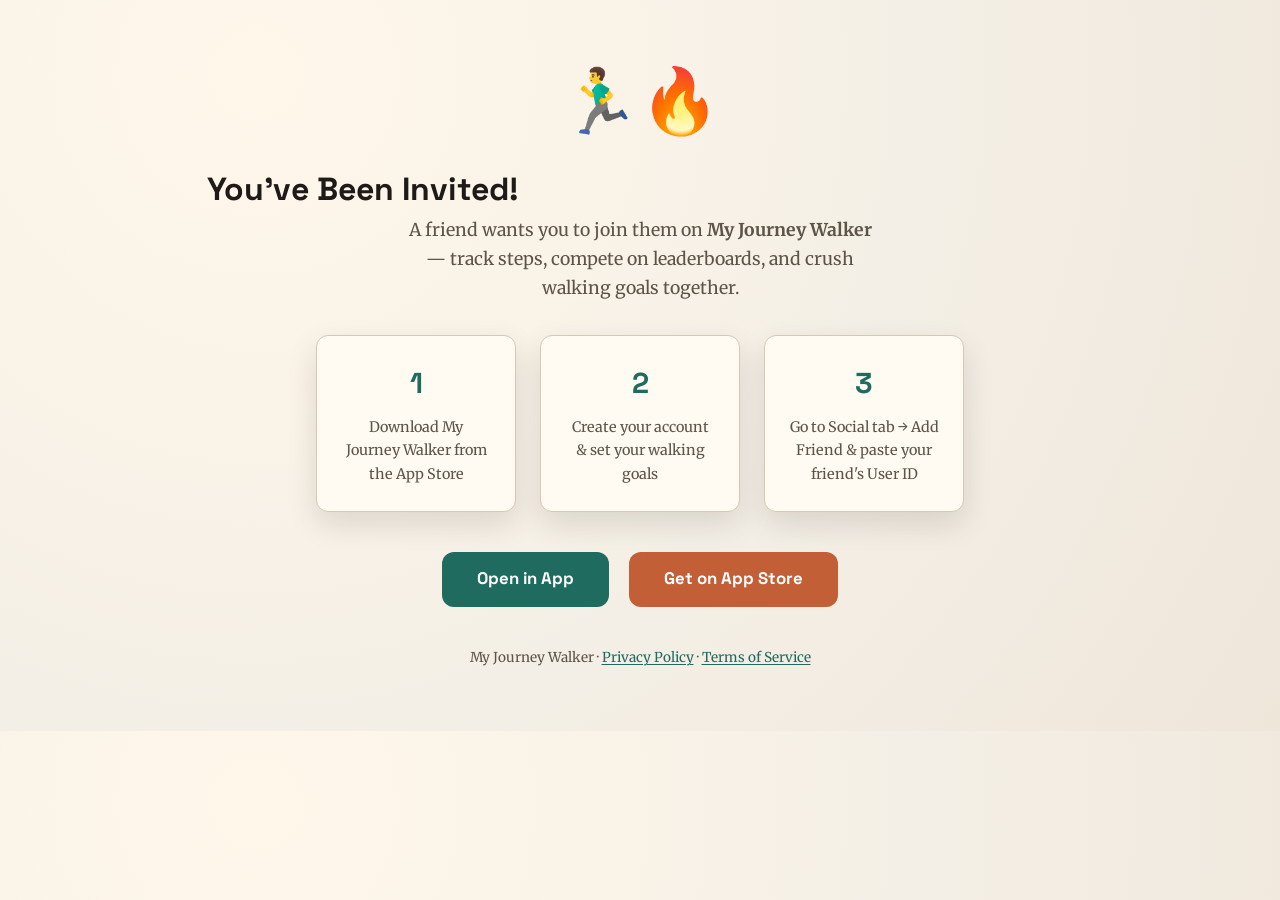
==== invite.html @ e74eb692 "Remove CNAME, add invite landing page" ====
<!doctype html>
<html lang="en">
  <head>
    <meta charset="UTF-8" />
    <meta name="viewport" content="width=device-width, initial-scale=1.0" />
    <title>Join Me on My Journey Walker</title>
    <meta
      name="description"
      content="You've been invited to My Journey Walker! Track steps, compete with friends, and crush walking goals together."
    />
    <link rel="preconnect" href="https://fonts.googleapis.com" />
    <link rel="preconnect" href="https://fonts.gstatic.com" crossorigin />
    <link
      href="https://fonts.googleapis.com/css2?family=Merriweather:wght@400;700&family=Space+Grotesk:wght@500;700&display=swap"
      rel="stylesheet"
    />
    <link rel="stylesheet" href="styles.css" />
    <style>
      .invite-hero { text-align: center; padding: 3rem 1.5rem; }
      .invite-hero .emoji { font-size: 4rem; margin-bottom: 1rem; }
      .invite-hero h1 { font-family: 'Space Grotesk', sans-serif; font-size: 2rem; margin: 0 0 0.5rem; }
      .invite-hero .subtitle { color: var(--muted); font-size: 1.1rem; max-width: 480px; margin: 0 auto 2rem; }
      .invite-ref { display: inline-block; background: var(--paper); border: 1px solid var(--line); border-radius: 8px; padding: 0.5rem 1.2rem; font-family: 'Space Grotesk', monospace; font-size: 0.95rem; color: var(--accent); margin-bottom: 1.5rem; }
      .steps-row { display: flex; gap: 1.5rem; justify-content: center; flex-wrap: wrap; margin: 2rem 0; }
      .step-card { background: var(--paper); border: 1px solid var(--line); border-radius: 12px; padding: 1.5rem; width: 200px; box-shadow: var(--shadow); }
      .step-card .num { font-family: 'Space Grotesk', sans-serif; font-size: 1.8rem; font-weight: 700; color: var(--accent); }
      .step-card p { margin: 0.5rem 0 0; color: var(--muted); font-size: 0.9rem; }
      .app-badge { display: inline-block; margin-top: 1rem; }
      .app-badge img { height: 54px; }
      .open-app-btn { display: inline-block; background: var(--accent); color: #fff; font-family: 'Space Grotesk', sans-serif; font-weight: 700; font-size: 1.05rem; padding: 0.85rem 2.2rem; border-radius: 12px; text-decoration: none; margin: 0.5rem; transition: transform 0.15s; }
      .open-app-btn:hover { transform: translateY(-2px); }
      .open-app-btn.secondary { background: var(--accent-2); }
    </style>
    <script>
      function getParam(name) {
        const url = new URLSearchParams(window.location.search);
        return url.get(name) || '';
      }
      document.addEventListener('DOMContentLoaded', function() {
        const ref = getParam('ref');
        const refEl = document.getElementById('ref-code');
        if (ref && refEl) {
          refEl.textContent = ref;
          refEl.parentElement.style.display = 'block';
        }
        // Try to open the app via deep link
        const userId = getParam('ref');
        if (userId) {
          const deepLink = 'myjourneywalker://invite?ref=' + encodeURIComponent(userId);
          document.getElementById('open-app-link').href = deepLink;
        }
      });
    </script>
  </head>
  <body>
    <main class="container">
      <section class="invite-hero">
        <div class="emoji">🏃‍♂️🔥</div>
        <h1>You've Been Invited!</h1>
        <p class="subtitle">
          A friend wants you to join them on <strong>My Journey Walker</strong> — track steps,
          compete on leaderboards, and crush walking goals together.
        </p>

        <div style="display:none;">
          <span class="invite-ref">Friend code: <strong id="ref-code"></strong></span>
        </div>

        <div class="steps-row">
          <div class="step-card">
            <div class="num">1</div>
            <p>Download My Journey Walker from the App Store</p>
          </div>
          <div class="step-card">
            <div class="num">2</div>
            <p>Create your account &amp; set your walking goals</p>
          </div>
          <div class="step-card">
            <div class="num">3</div>
            <p>Go to Social tab &rarr; Add Friend &amp; paste your friend's User ID</p>
          </div>
        </div>

        <div>
          <a id="open-app-link" class="open-app-btn" href="myjourneywalker://invite">
            Open in App
          </a>
          <a class="open-app-btn secondary" href="https://apps.apple.com/app/my-journey-walker/id000000000">
            Get on App Store
          </a>
        </div>

        <p style="margin-top: 2rem; color: var(--muted); font-size: 0.85rem;">
          My Journey Walker &middot;
          <a href="privacy.html">Privacy Policy</a> &middot;
          <a href="terms.html">Terms of Service</a>
        </p>
      </section>
    </main>
  </body>
</html>
---- styles.css ----
:root {
  --bg: #f4efe6;
  --paper: #fffaf2;
  --ink: #1d1a17;
  --muted: #5d5448;
  --line: #d8c8b2;
  --accent: #1f6b5f;
  --accent-2: #c35f37;
  --shadow: 0 12px 30px rgba(23, 18, 12, 0.12);
}

* {
  box-sizing: border-box;
}

html,
body {
  margin: 0;
  padding: 0;
  background: radial-gradient(circle at 20% 10%, #fff7ea 0%, var(--bg) 55%, #efe6da 100%);
  color: var(--ink);
  font-family: "Merriweather", Georgia, serif;
  line-height: 1.65;
}

a {
  color: var(--accent);
  text-decoration-thickness: 1px;
  text-underline-offset: 2px;
}

a:hover {
  color: var(--accent-2);
}

.container {
  width: min(980px, calc(100% - 2rem));
  margin: 0 auto;
}

.hero {
  position: relative;
  overflow: hidden;
  margin-top: 1.2rem;
  padding: 2rem 1.4rem;
  border: 1px solid var(--line);
  border-radius: 18px;
  background: linear-gradient(150deg, #fff6e9 0%, #f9f2e8 55%, #f0e9dc 100%);
  box-shadow: var(--shadow);
}

.hero::after {
  content: "";
  position: absolute;
  width: 240px;
  height: 240px;
  right: -80px;
  top: -90px;
  border-radius: 999px;
  background: radial-gradient(circle, rgba(31, 107, 95, 0.15) 0%, rgba(31, 107, 95, 0) 70%);
}

.brand {
  font: 700 0.8rem/1 "Space Grotesk", sans-serif;
  letter-spacing: 0.12em;
  color: var(--muted);
  text-transform: uppercase;
}

h1,
h2,
h3 {
  font-family: "Space Grotesk", "Avenir Next", sans-serif;
  margin: 0 0 0.65rem;
  line-height: 1.2;
}

h1 {
  font-size: clamp(1.7rem, 3vw, 2.45rem);
  max-width: 18ch;
}

.subtitle {
  max-width: 55ch;
  color: var(--muted);
  margin-bottom: 1.1rem;
}

.cta-row {
  display: flex;
  flex-wrap: wrap;
  gap: 0.65rem;
}

.button {
  display: inline-flex;
  align-items: center;
  justify-content: center;
  border-radius: 999px;
  border: 1px solid transparent;
  padding: 0.58rem 0.95rem;
  font: 600 0.95rem/1 "Space Grotesk", sans-serif;
  text-decoration: none;
  transition: transform 160ms ease, box-shadow 200ms ease;
}

.button:hover {
  transform: translateY(-1px);
}

.button.primary {
  background: var(--accent);
  color: #ffffff;
  box-shadow: 0 8px 20px rgba(31, 107, 95, 0.25);
}

.button.secondary {
  border-color: var(--line);
  background: rgba(255, 255, 255, 0.6);
  color: var(--ink);
}

.cards {
  margin: 1.25rem 0 1.6rem;
  display: grid;
  grid-template-columns: repeat(2, minmax(0, 1fr));
  gap: 0.9rem;
}

.card {
  background: var(--paper);
  border: 1px solid var(--line);
  border-radius: 14px;
  padding: 1rem;
}

.card p {
  margin-top: 0.35rem;
  color: var(--muted);
}

.legal {
  margin: 1.1rem 0 2rem;
  background: var(--paper);
  border: 1px solid var(--line);
  border-radius: 18px;
  box-shadow: var(--shadow);
  padding: 1.35rem;
}

.meta {
  display: flex;
  flex-wrap: wrap;
  gap: 0.7rem 1rem;
  margin-bottom: 1rem;
  font-size: 0.95rem;
  color: var(--muted);
}

.meta span {
  border: 1px solid var(--line);
  border-radius: 999px;
  padding: 0.28rem 0.58rem;
}

.legal h2 {
  margin-top: 1.25rem;
}

.legal ul {
  margin-top: 0.2rem;
}

.footer {
  margin: 0 0 2rem;
  text-align: center;
  color: var(--muted);
  font-size: 0.92rem;
}

@media (max-width: 760px) {
  .cards {
    grid-template-columns: 1fr;
  }

  .hero,
  .legal {
    padding: 1rem;
  }
}
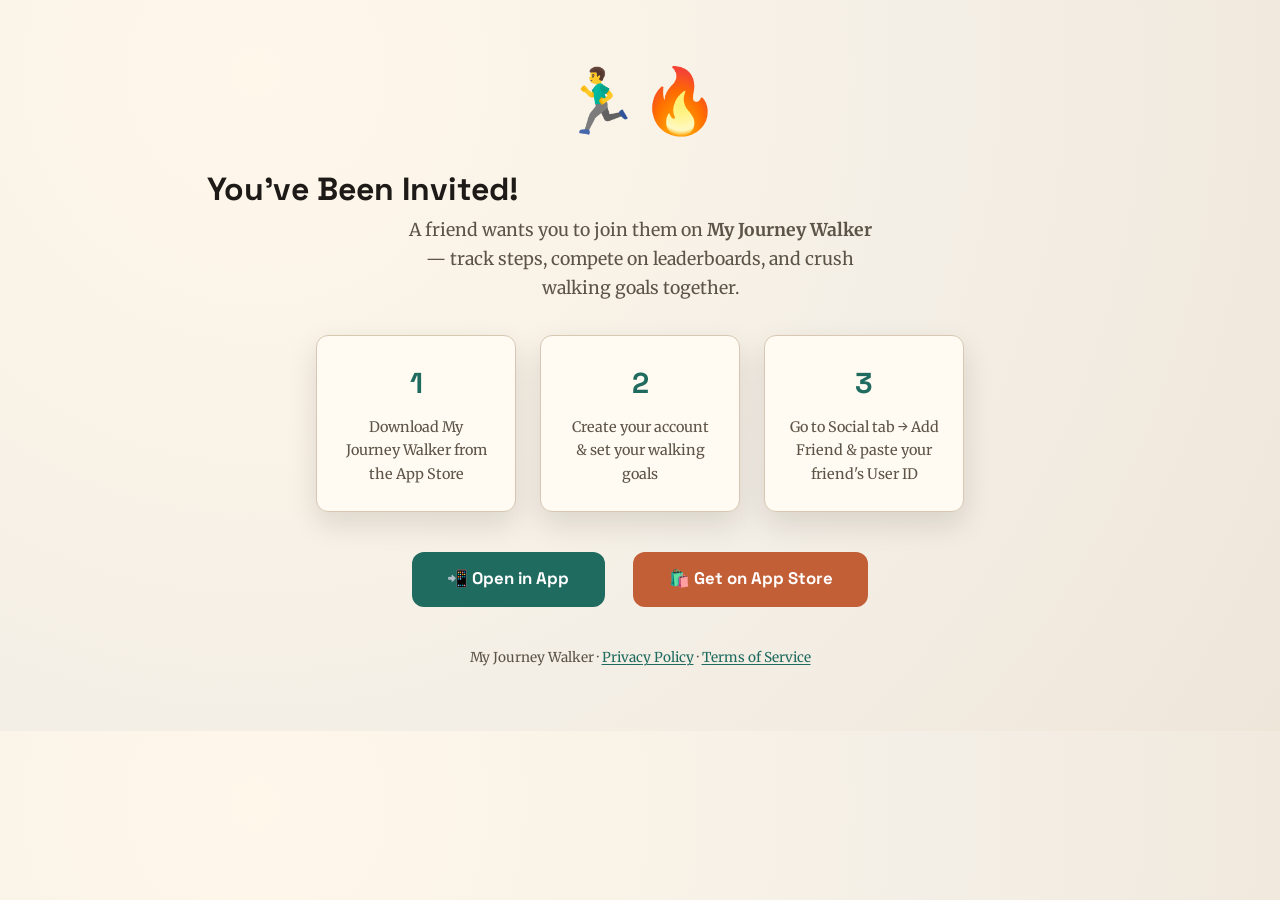
==== commit 9deddd3c: "fix: update invite page with correct App Store link and enhanced UX - Replace placeholder id00000000" ====
--- a/invite.html
+++ b/invite.html
@@ -8,6 +8,14 @@
       name="description"
       content="You've been invited to My Journey Walker! Track steps, compete with friends, and crush walking goals together."
     />
+    <!-- Open Graph tags for social sharing -->
+    <meta property="og:title" content="Join Me on My Journey Walker" />
+    <meta property="og:description" content="Track steps, compete with friends, and crush walking goals together." />
+    <meta property="og:type" content="website" />
+    <meta property="og:url" content="https://victorkibichy.github.io/journeywalker-legal/invite.html" />
+    <meta name="twitter:card" content="summary_large_image" />
+    <meta name="theme-color" content="#1f6b5f" />
+    
     <link rel="preconnect" href="https://fonts.googleapis.com" />
     <link rel="preconnect" href="https://fonts.gstatic.com" crossorigin />
     <link
@@ -22,32 +30,52 @@
       .invite-hero .subtitle { color: var(--muted); font-size: 1.1rem; max-width: 480px; margin: 0 auto 2rem; }
       .invite-ref { display: inline-block; background: var(--paper); border: 1px solid var(--line); border-radius: 8px; padding: 0.5rem 1.2rem; font-family: 'Space Grotesk', monospace; font-size: 0.95rem; color: var(--accent); margin-bottom: 1.5rem; }
       .steps-row { display: flex; gap: 1.5rem; justify-content: center; flex-wrap: wrap; margin: 2rem 0; }
-      .step-card { background: var(--paper); border: 1px solid var(--line); border-radius: 12px; padding: 1.5rem; width: 200px; box-shadow: var(--shadow); }
+      .step-card { background: var(--paper); border: 1px solid var(--line); border-radius: 12px; padding: 1.5rem; width: 200px; box-shadow: var(--shadow); transition: transform 0.2s ease; }
+      .step-card:hover { transform: translateY(-4px); }
       .step-card .num { font-family: 'Space Grotesk', sans-serif; font-size: 1.8rem; font-weight: 700; color: var(--accent); }
       .step-card p { margin: 0.5rem 0 0; color: var(--muted); font-size: 0.9rem; }
       .app-badge { display: inline-block; margin-top: 1rem; }
       .app-badge img { height: 54px; }
-      .open-app-btn { display: inline-block; background: var(--accent); color: #fff; font-family: 'Space Grotesk', sans-serif; font-weight: 700; font-size: 1.05rem; padding: 0.85rem 2.2rem; border-radius: 12px; text-decoration: none; margin: 0.5rem; transition: transform 0.15s; }
-      .open-app-btn:hover { transform: translateY(-2px); }
+      .open-app-btn { display: inline-block; background: var(--accent); color: #fff; font-family: 'Space Grotesk', sans-serif; font-weight: 700; font-size: 1.05rem; padding: 0.85rem 2.2rem; border-radius: 12px; text-decoration: none; margin: 0.5rem; transition: transform 0.15s, box-shadow 0.15s; cursor: pointer; }
+      .open-app-btn:hover { transform: translateY(-2px); box-shadow: 0 8px 16px rgba(31, 107, 95, 0.2); }
+      .open-app-btn:active { transform: translateY(0); }
       .open-app-btn.secondary { background: var(--accent-2); }
+      .cta-primary { display: flex; flex-direction: column; gap: 0.8rem; align-items: center; }
+      @media (min-width: 600px) {
+        .cta-primary { flex-direction: row; justify-content: center; }
+      }
     </style>
     <script>
       function getParam(name) {
         const url = new URLSearchParams(window.location.search);
         return url.get(name) || '';
       }
+      
       document.addEventListener('DOMContentLoaded', function() {
         const ref = getParam('ref');
         const refEl = document.getElementById('ref-code');
+        
         if (ref && refEl) {
           refEl.textContent = ref;
           refEl.parentElement.style.display = 'block';
         }
-        // Try to open the app via deep link
-        const userId = getParam('ref');
-        if (userId) {
-          const deepLink = 'myjourneywalker://invite?ref=' + encodeURIComponent(userId);
-          document.getElementById('open-app-link').href = deepLink;
+        
+        // Attempt deep link to app with 2-second delay for web fallback
+        if (ref) {
+          const deepLink = 'myjourneywalker://invite?ref=' + encodeURIComponent(ref);
+          const fallbackLink = 'https://apps.apple.com/ke/app/journey-walker/id6761167546';
+          
+          const openAppLink = document.getElementById('open-app-link');
+          if (openAppLink) {
+            openAppLink.href = deepLink;
+          }
+          
+          // Fallback: if app doesn't open in 2s, go to App Store
+          setTimeout(function() {
+            if (!document.hidden) {
+              window.location.href = fallbackLink;
+            }
+          }, 2000);
         }
       });
     </script>
@@ -55,7 +83,7 @@
   <body>
     <main class="container">
       <section class="invite-hero">
-        <div class="emoji">🏃‍♂️🔥</div>
+        <div class="emoji" aria-hidden="true">🏃‍♂️🔥</div>
         <h1>You've Been Invited!</h1>
         <p class="subtitle">
           A friend wants you to join them on <strong>My Journey Walker</strong> — track steps,
@@ -81,12 +109,12 @@
           </div>
         </div>
 
-        <div>
-          <a id="open-app-link" class="open-app-btn" href="myjourneywalker://invite">
-            Open in App
+        <div class="cta-primary">
+          <a id="open-app-link" class="open-app-btn" href="https://apps.apple.com/ke/app/journey-walker/id6761167546">
+            📲 Open in App
           </a>
-          <a class="open-app-btn secondary" href="https://apps.apple.com/app/my-journey-walker/id000000000">
-            Get on App Store
+          <a class="open-app-btn secondary" href="https://apps.apple.com/ke/app/journey-walker/id6761167546">
+            🛍️ Get on App Store
           </a>
         </div>
 
@@ -98,4 +126,4 @@
       </section>
     </main>
   </body>
-</html>
+</html>
